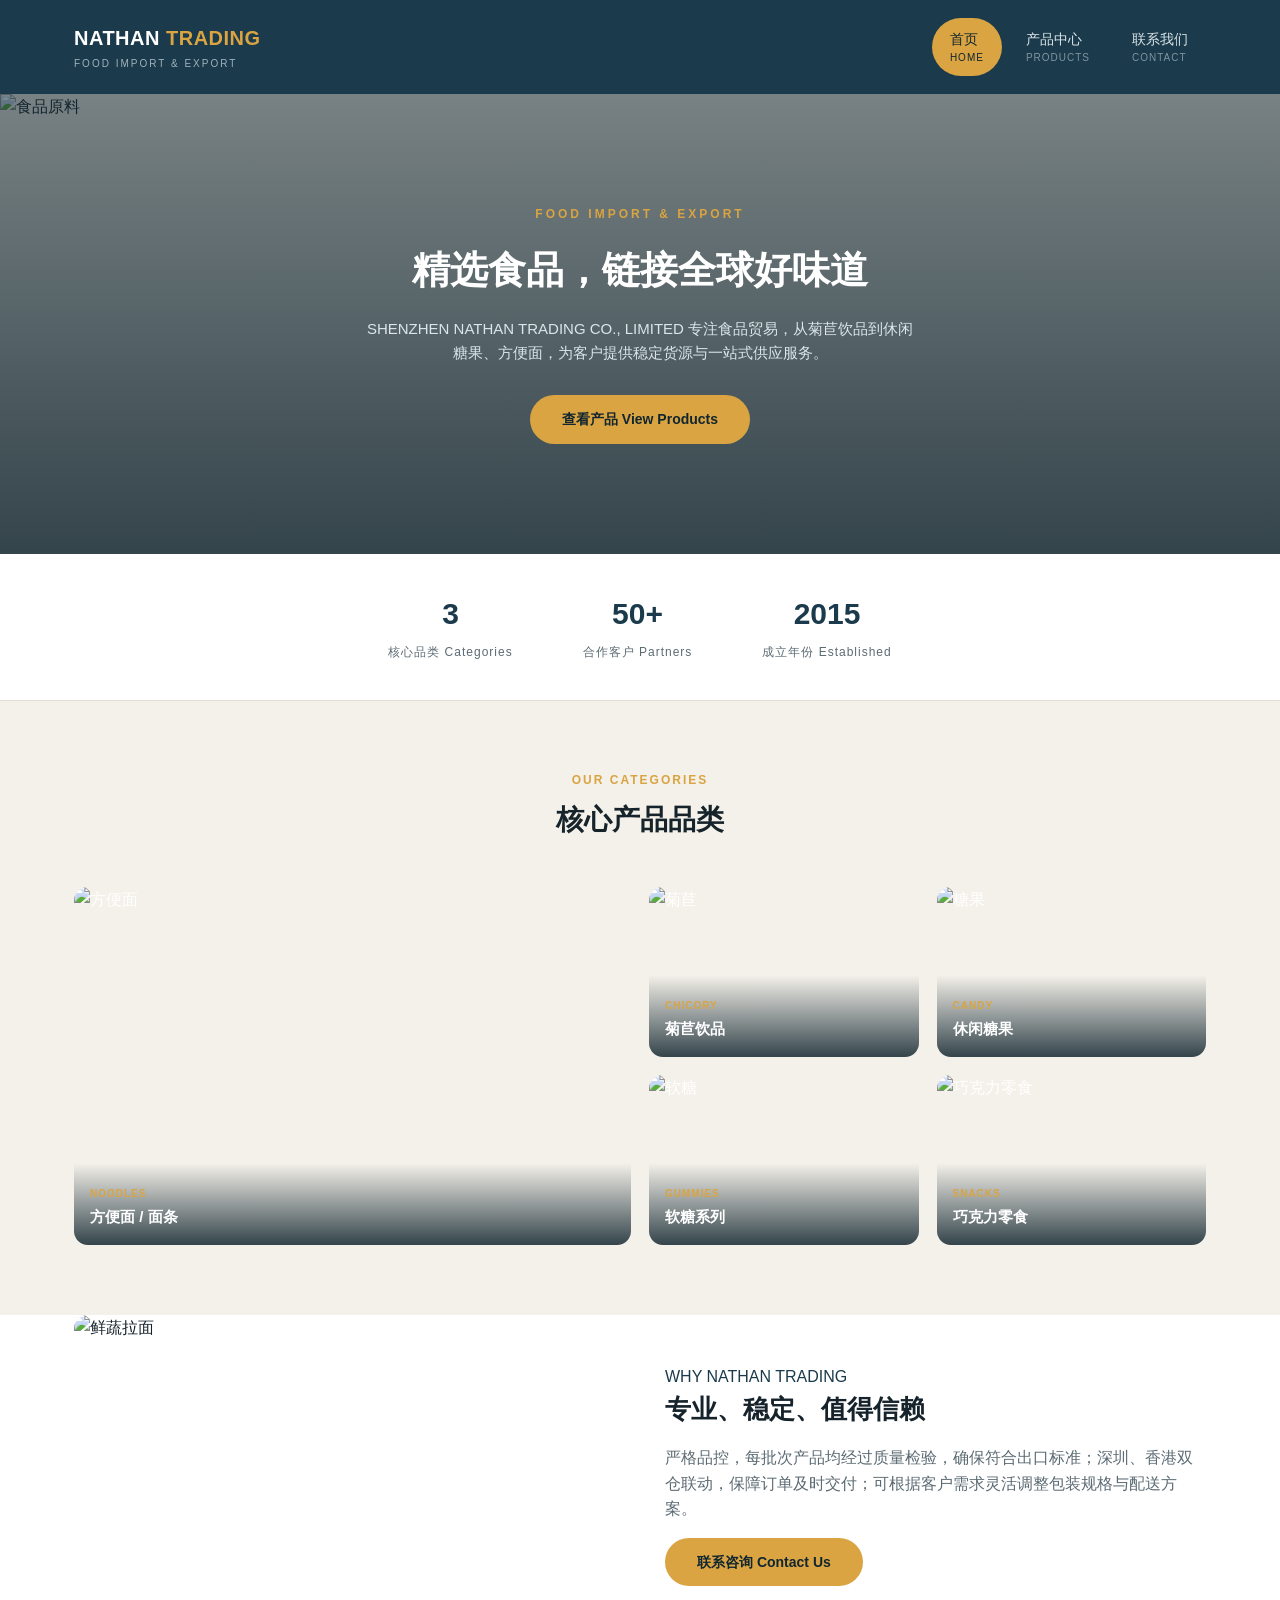
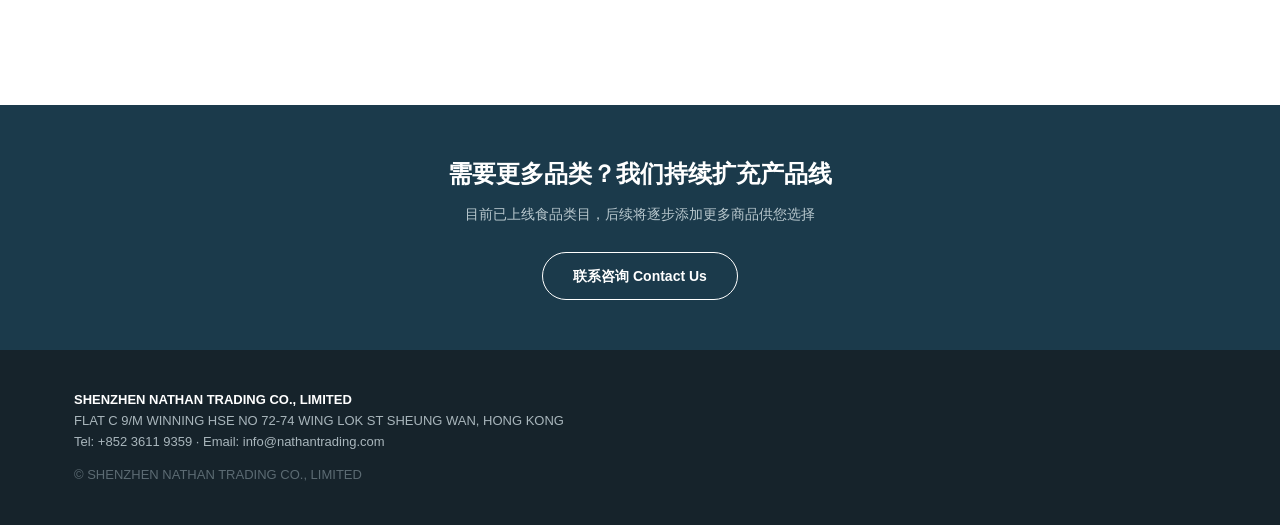
==== index.html @ 3586efc5 "/" ====
<!DOCTYPE html>
<html lang="zh-CN">
<head>
<meta charset="UTF-8">
<title>SHENZHEN NATHAN TRADING CO., LIMITED — 食品贸易</title>
<meta name="viewport" content="width=device-width, initial-scale=1.0">
<link rel="stylesheet" href="style.css">
</head>
<body>
<header>
  <div class="header-inner">
    <div><div class="logo">NATHAN <span>TRADING</span></div><div class="logo-sub">FOOD IMPORT & EXPORT</div></div>
    <nav><ul>
      <li><a href="index.html" class="active">首页<span class="en">HOME</span></a></li>
      <li><a href="products.html">产品中心<span class="en">PRODUCTS</span></a></li>
      <li><a href="contact.html">联系我们<span class="en">CONTACT</span></a></li>
    </ul></nav>
  </div>
</header>

<section class="hero-banner">
  <img src="https://images.unsplash.com/photo-1466637574441-749b8f19452f?w=1400&q=80" alt="食品原料">
  <div class="container">
    <p class="eyebrow">FOOD IMPORT & EXPORT</p>
    <h1>精选食品，链接全球好味道</h1>
    <p class="desc">SHENZHEN NATHAN TRADING CO., LIMITED 专注食品贸易，从菊苣饮品到休闲糖果、方便面，为客户提供稳定货源与一站式供应服务。</p>
    <a href="products.html" class="btn">查看产品 View Products</a>
  </div>
</section>

<div class="stripe">
  <div class="cell"><b>3</b><span>核心品类 Categories</span></div>
  <div class="cell"><b>50+</b><span>合作客户 Partners</span></div>
  <div class="cell"><b>2015</b><span>成立年份 Established</span></div>
</div>

<section class="section">
  <div class="container">
    <div class="section-head"><p class="eyebrow">OUR CATEGORIES</p><h2>核心产品品类</h2></div>
    <div class="bento">
      <div class="tile big">
        <img src="https://images.unsplash.com/photo-1612929633738-8fe44f7ec841?w=700&q=80" alt="方便面">
        <div class="cap"><span>NOODLES</span><h4>方便面 / 面条</h4></div>
      </div>
      <div class="tile">
        <img src="https://images.unsplash.com/photo-1544787219-7f47ccb76574?w=400&q=80" alt="菊苣">
        <div class="cap"><span>CHICORY</span><h4>菊苣饮品</h4></div>
      </div>
      <div class="tile">
        <img src="https://images.unsplash.com/photo-1582058091505-f87a2e55a40f?w=400&q=80" alt="糖果">
        <div class="cap"><span>CANDY</span><h4>休闲糖果</h4></div>
      </div>
      <div class="tile">
        <img src="https://images.unsplash.com/photo-1499195333224-3ce974eecb47?w=400&q=80" alt="软糖">
        <div class="cap"><span>GUMMIES</span><h4>软糖系列</h4></div>
      </div>
      <div class="tile">
        <img src="https://images.unsplash.com/photo-1618923850107-d1a234d7a73a?w=400&q=80" alt="巧克力零食">
        <div class="cap"><span>SNACKS</span><h4>巧克力零食</h4></div>
      </div>
    </div>
  </div>
</section>

<section class="section" style="background:#fff;padding-top:0;">
  <div class="container split">
    <img src="https://images.unsplash.com/photo-1591814468924-caf88d1232e1?w=800&q=80" alt="鲜蔬拉面">
    <div>
      <p class="eyebrow" style="color:var(--primary);">WHY NATHAN TRADING</p>
      <h2 style="font-size:26px;margin-bottom:14px;">专业、稳定、值得信赖</h2>
      <p style="color:var(--gray);margin-bottom:16px;">严格品控，每批次产品均经过质量检验，确保符合出口标准；深圳、香港双仓联动，保障订单及时交付；可根据客户需求灵活调整包装规格与配送方案。</p>
      <a href="contact.html" class="btn">联系咨询 Contact Us</a>
    </div>
  </div>
</section>

<section class="banner">
  <div class="container">
    <h3>需要更多品类？我们持续扩充产品线</h3>
    <p>目前已上线食品类目，后续将逐步添加更多商品供您选择</p>
    <a href="contact.html" class="btn-outline">联系咨询 Contact Us</a>
  </div>
</section>

<footer>
  <div class="container">
    <b>SHENZHEN NATHAN TRADING CO., LIMITED</b><br>
    FLAT C 9/M WINNING HSE NO 72-74 WING LOK ST SHEUNG WAN, HONG KONG<br>
    Tel: +852 3611 9359 · Email: info@nathantrading.com
    <div class="credit">© SHENZHEN NATHAN TRADING CO., LIMITED</div>
  </div>
</footer>
</body>
</html>
---- style.css ----
:root{
  --primary:#1b3a4b;
  --primary-dark:#12262f;
  --accent:#d9a441;
  --dark:#16232b;
  --gray:#5c6b73;
  --light:#f4f1ea;
  --border:#e2ddd0;
}
*{box-sizing:border-box;margin:0;padding:0;}
body{font-family:"PingFang SC","Microsoft YaHei","Helvetica Neue",Arial,sans-serif;color:var(--dark);background:var(--light);line-height:1.6;}
a{text-decoration:none;color:inherit;}
img{max-width:100%;display:block;}
ul{list-style:none;}
.container{max-width:1180px;margin:0 auto;padding:0 24px;}

header{background:var(--primary);position:sticky;top:0;z-index:20;}
.header-inner{display:flex;align-items:center;justify-content:space-between;flex-wrap:wrap;gap:10px;padding:18px 24px;max-width:1180px;margin:0 auto;}
.logo{font-size:20px;font-weight:700;color:#fff;letter-spacing:.5px;}
.logo span{color:var(--accent);}
.logo-sub{font-size:10px;color:#9fb2bd;letter-spacing:2px;margin-top:2px;}
nav ul{display:flex;gap:6px;}
nav a{display:block;padding:10px 18px;border-radius:30px;font-size:14px;color:#dce6ea;}
nav a .en{display:block;font-size:10px;color:#7f95a0;letter-spacing:1px;}
nav a:hover, nav a.active{background:var(--accent);color:var(--primary-dark);}
nav a:hover .en, nav a.active .en{color:var(--primary-dark);}

.hero-banner{position:relative;min-height:460px;display:flex;align-items:center;overflow:hidden;}
.hero-banner img{position:absolute;inset:0;width:100%;height:100%;object-fit:cover;}
.hero-banner::after{content:"";position:absolute;inset:0;background:linear-gradient(180deg,rgba(18,38,47,.55),rgba(18,38,47,.85));}
.hero-banner .container{position:relative;z-index:2;text-align:center;margin:0 auto;}
.hero-banner p.eyebrow{color:var(--accent);font-weight:600;letter-spacing:3px;font-size:12px;margin-bottom:16px;}
.hero-banner h1{font-size:38px;color:#fff;margin-bottom:16px;}
.hero-banner p.desc{color:#dce6ea;font-size:15px;max-width:560px;margin:0 auto 30px;}

.btn{display:inline-block;background:var(--accent);color:var(--primary-dark);padding:13px 32px;border-radius:30px;font-weight:700;font-size:14px;transition:opacity .2s;}
.btn:hover{opacity:.85;}
.btn-outline{display:inline-block;border:1px solid #fff;color:#fff;padding:12px 30px;border-radius:30px;font-weight:600;font-size:14px;}

.stripe{display:flex;justify-content:center;gap:70px;background:#fff;padding:36px 0;flex-wrap:wrap;border-bottom:1px solid var(--border);}
.stripe .cell{text-align:center;}
.stripe .cell b{display:block;font-size:30px;color:var(--primary);}
.stripe .cell span{font-size:12px;color:var(--gray);letter-spacing:1px;}

.section{padding:70px 0;}
.section-head{text-align:center;margin-bottom:44px;}
.section-head p.eyebrow{color:var(--accent);font-weight:700;letter-spacing:2px;font-size:12px;margin-bottom:8px;}
.section-head h2{font-size:28px;color:var(--dark);}

.bento{display:grid;grid-template-columns:repeat(4,1fr);grid-auto-rows:170px;gap:18px;}
.bento .tile{position:relative;border-radius:14px;overflow:hidden;color:#fff;}
.bento .tile img{width:100%;height:100%;object-fit:cover;transition:transform .3s;}
.bento .tile:hover img{transform:scale(1.06);}
.bento .tile .cap{position:absolute;left:0;right:0;bottom:0;padding:16px;background:linear-gradient(0deg,rgba(18,38,47,.85),transparent);}
.bento .tile .cap span{font-size:10px;color:var(--accent);letter-spacing:1px;font-weight:700;}
.bento .tile .cap h4{font-size:15px;}
.bento .big{grid-column:span 2;grid-row:span 2;}

.product-grid{display:grid;grid-template-columns:repeat(3,1fr);gap:26px;}
.product-card{background:#fff;border-radius:14px;overflow:hidden;border:1px solid var(--border);}
.product-card img{width:100%;height:190px;object-fit:cover;}
.product-card .info{padding:18px 20px;}
.product-card .tag{font-size:10px;color:var(--accent);font-weight:700;letter-spacing:1px;}
.product-card h4{font-size:16px;margin:6px 0;}
.product-card p{font-size:13px;color:var(--gray);}

.split{display:grid;grid-template-columns:1fr 1fr;gap:50px;align-items:center;}
.split img{border-radius:14px;width:100%;height:320px;object-fit:cover;}

.banner{background:var(--primary);color:#fff;padding:50px 0;text-align:center;}
.banner h3{font-size:24px;margin-bottom:10px;}
.banner p{color:#b9c8ce;font-size:14px;margin-bottom:26px;}

footer{background:var(--dark);color:#a9b6bc;padding:40px 0;font-size:13px;}
footer b{color:#fff;}
footer .credit{margin-top:12px;color:#5c6b73;}

.page-hero{background:var(--primary);color:#fff;padding:60px 0;text-align:center;}
.page-hero p.eyebrow{color:var(--accent);font-weight:700;letter-spacing:2px;font-size:12px;margin-bottom:10px;}
.page-hero h1{font-size:30px;}

.contact-wrap{display:grid;grid-template-columns:1fr 1fr;gap:50px;}
.contact-card{background:#fff;border:1px solid var(--border);border-radius:14px;padding:30px;}
.contact-card p{margin-bottom:14px;font-size:14px;}
.contact-card b{color:var(--primary);display:inline-block;min-width:70px;}
form{display:flex;flex-direction:column;gap:14px;}
form input, form textarea{padding:12px 14px;border:1px solid var(--border);border-radius:8px;font-size:14px;font-family:inherit;}

@media(max-width:900px){
  nav ul{gap:0;flex-wrap:wrap;}
  nav a{padding:8px 10px;font-size:13px;}
  .bento{grid-template-columns:repeat(2,1fr);}
  .bento .big{grid-column:span 2;grid-row:span 1;}
  .product-grid{grid-template-columns:1fr;}
  .split, .contact-wrap{grid-template-columns:1fr;}
  .stripe{gap:36px;}
  .hero-banner h1{font-size:28px;}
}
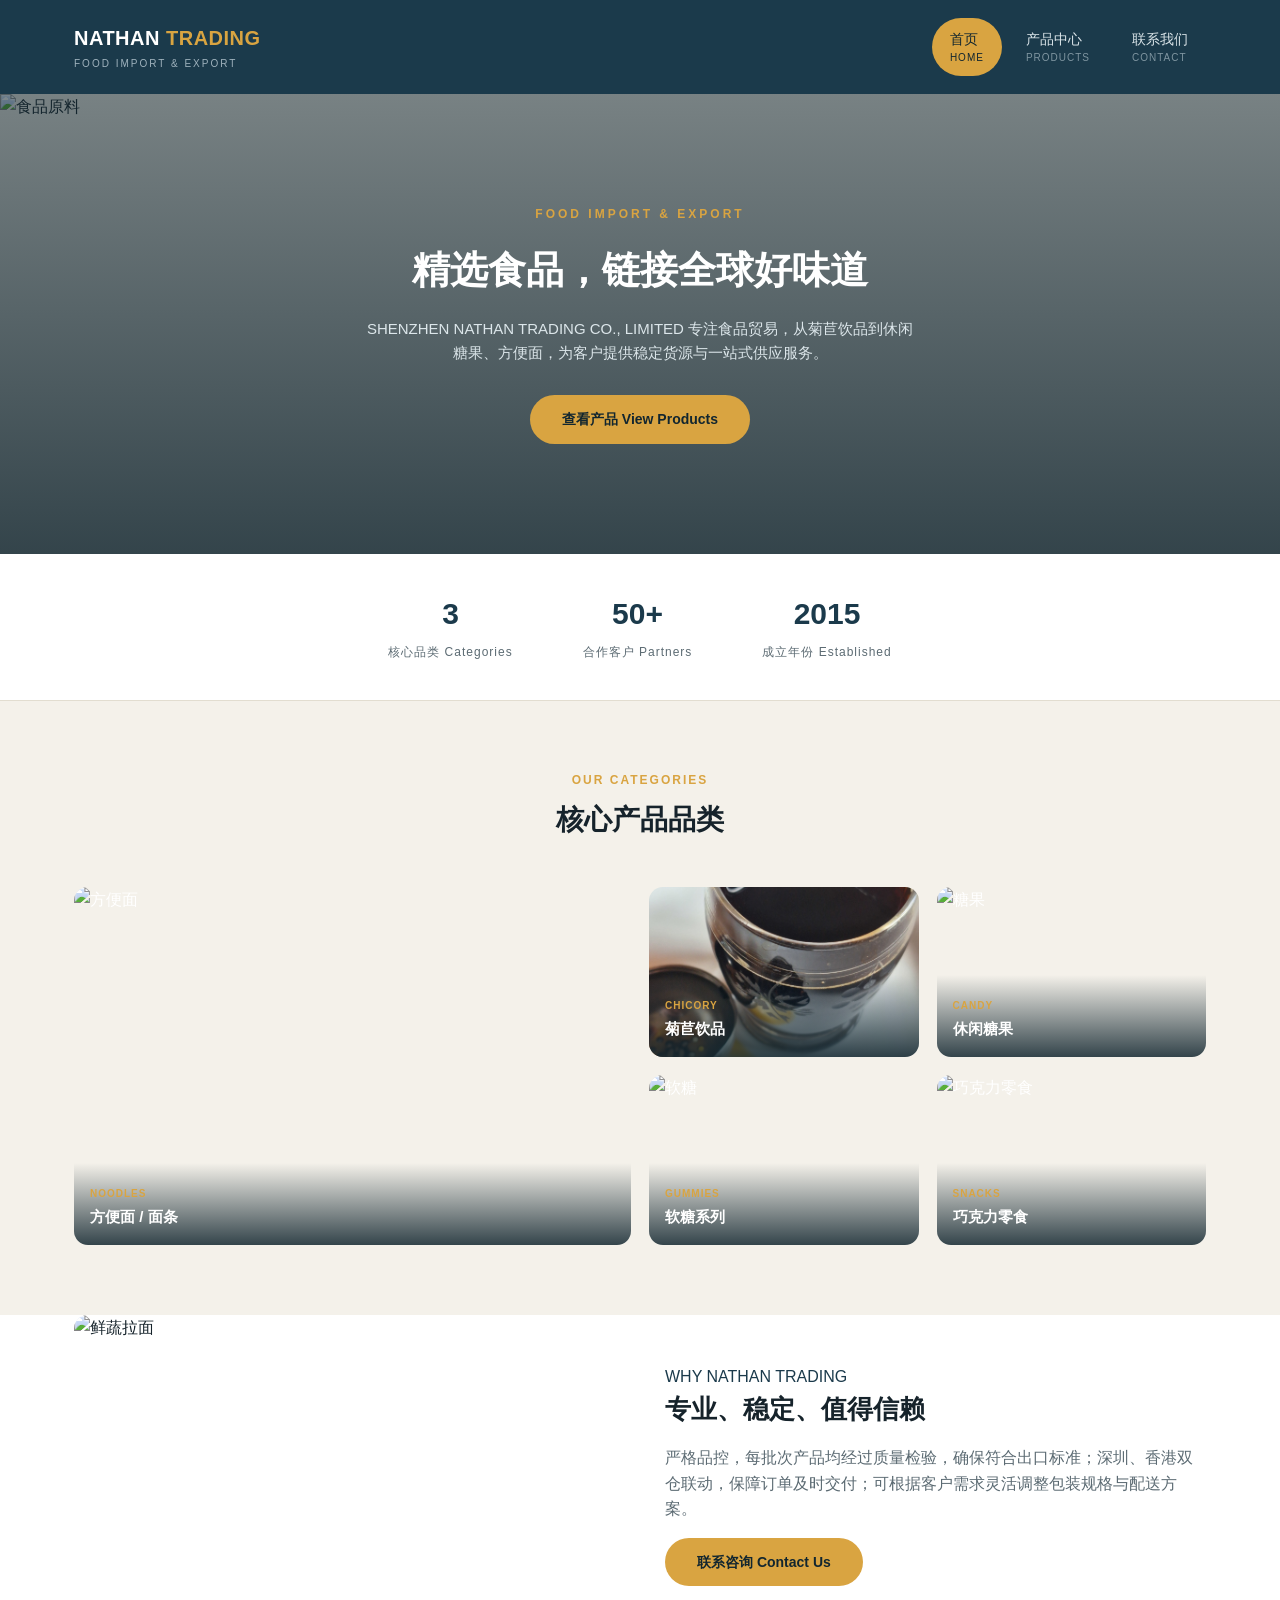
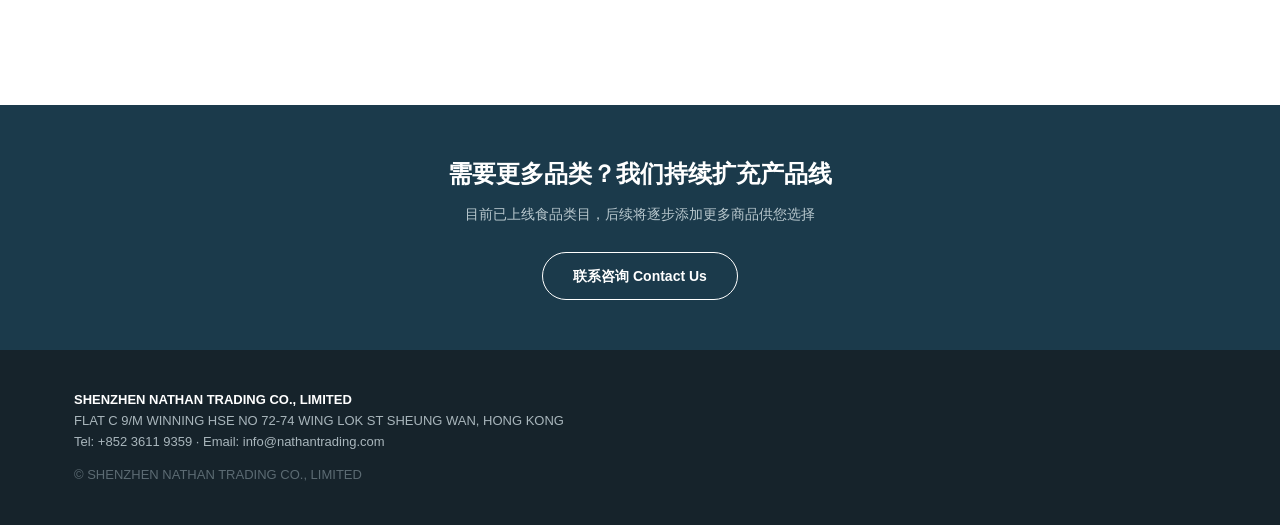
==== commit b5e28ff3: "." ====
--- a/index.html
+++ b/index.html
@@ -43,7 +43,7 @@
         <div class="cap"><span>NOODLES</span><h4>方便面 / 面条</h4></div>
       </div>
       <div class="tile">
-        <img src="https://images.unsplash.com/photo-1544787219-7f47ccb76574?w=400&q=80" alt="菊苣">
+        <img src="img/chicory.jpg" alt="菊苣">
         <div class="cap"><span>CHICORY</span><h4>菊苣饮品</h4></div>
       </div>
       <div class="tile">
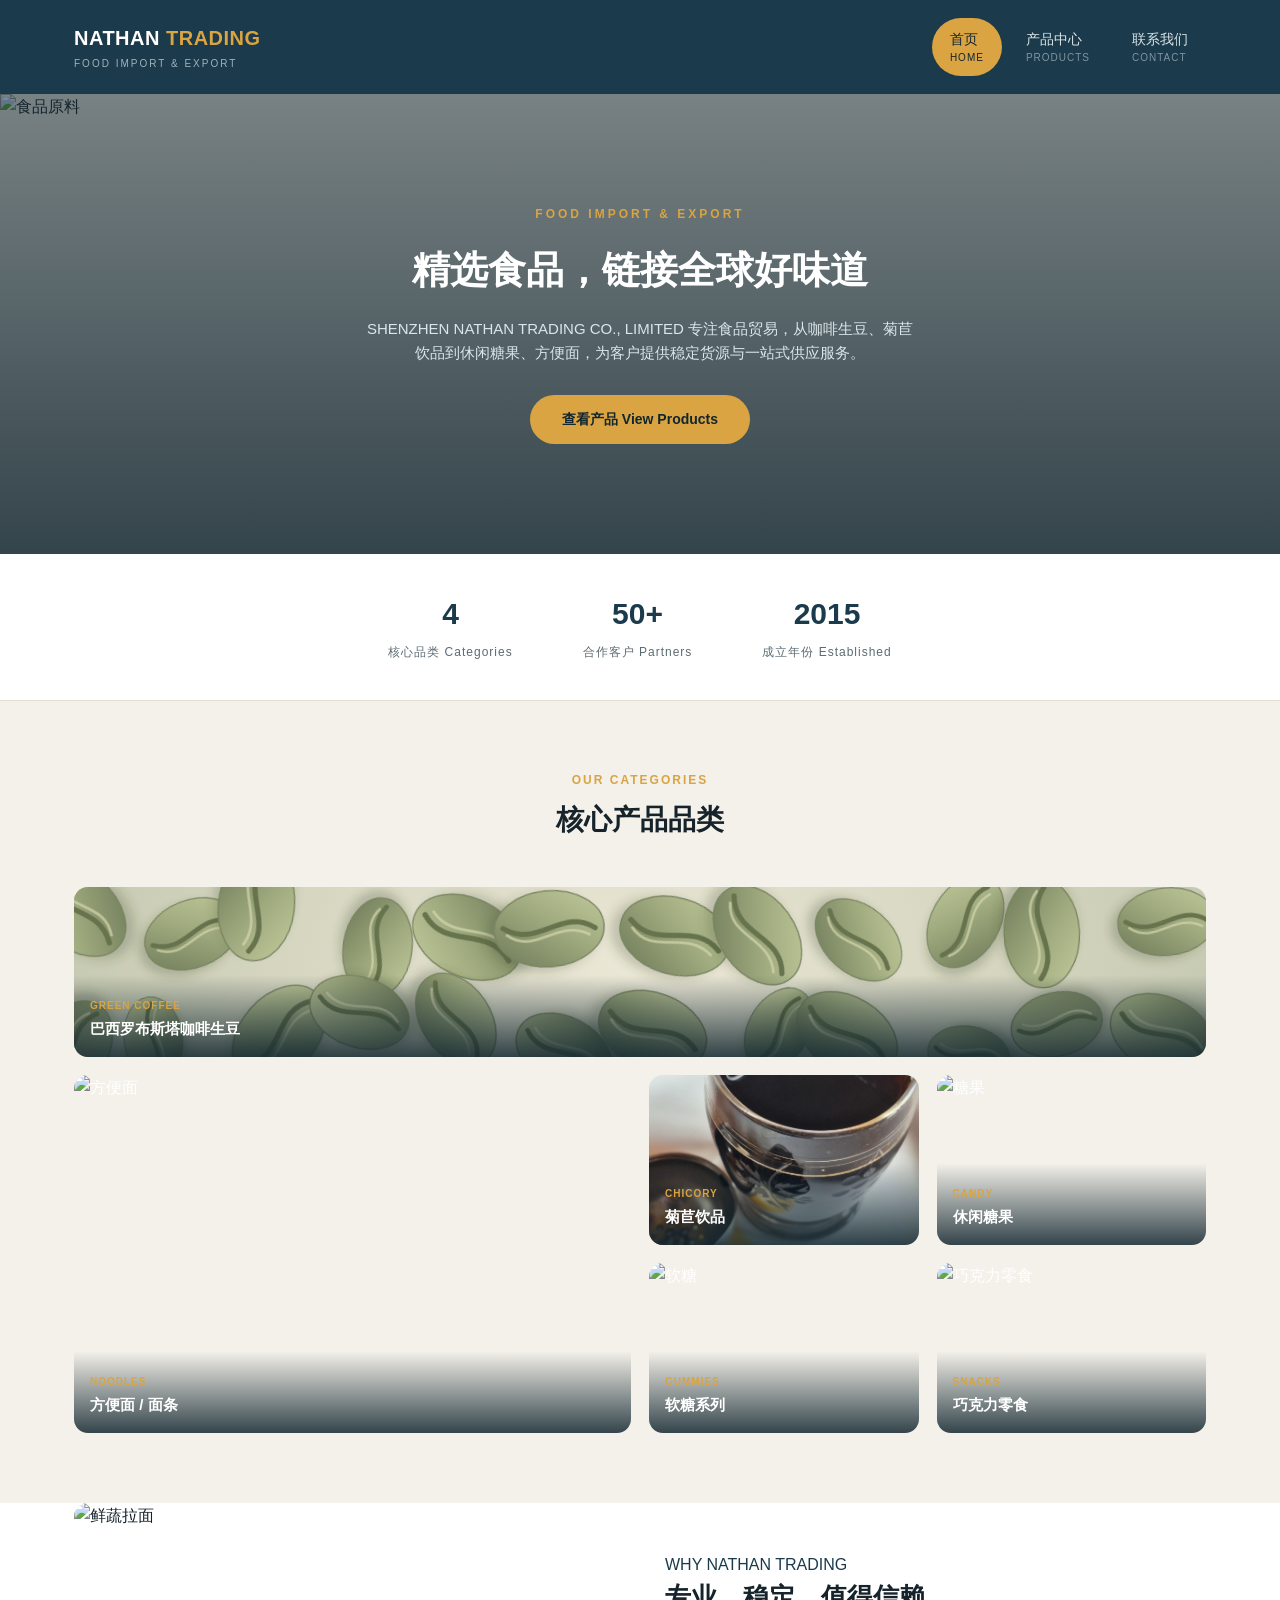
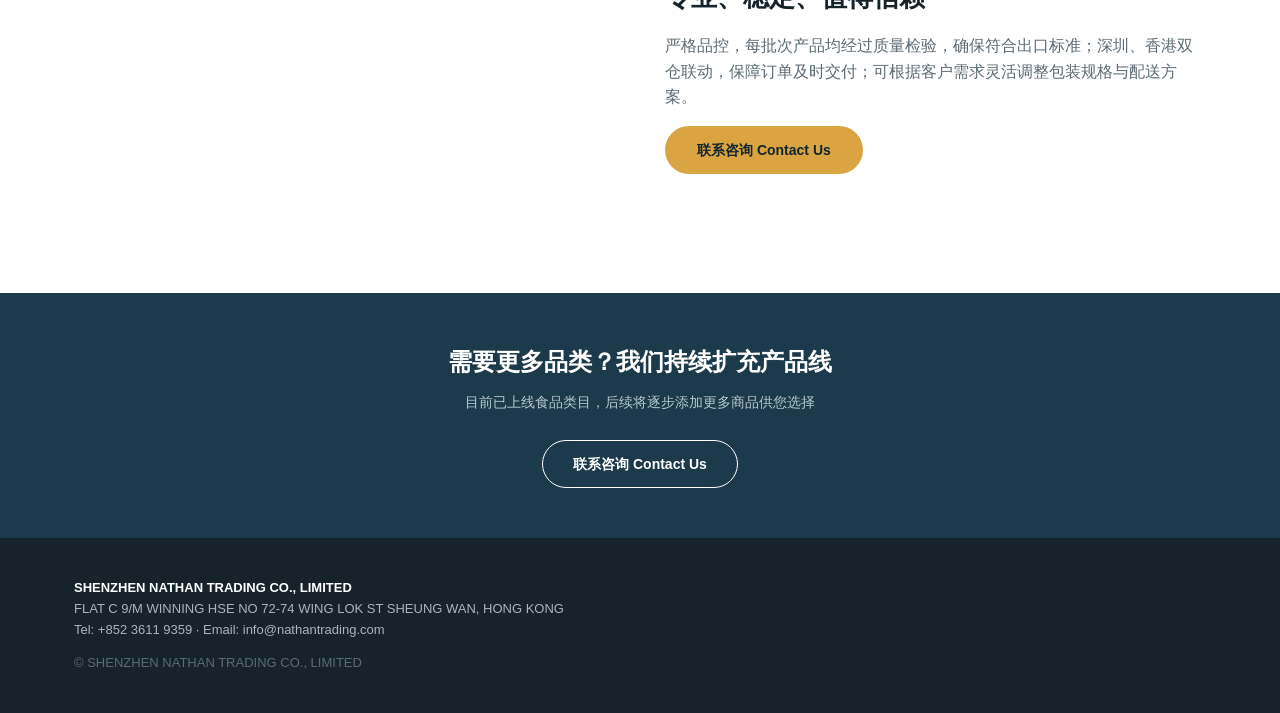
==== commit 66e987fe: "Add Brazil Robusta Conilon green coffee category" ====
--- a/index.html
+++ b/index.html
@@ -23,13 +23,13 @@
   <div class="container">
     <p class="eyebrow">FOOD IMPORT & EXPORT</p>
     <h1>精选食品，链接全球好味道</h1>
-    <p class="desc">SHENZHEN NATHAN TRADING CO., LIMITED 专注食品贸易，从菊苣饮品到休闲糖果、方便面，为客户提供稳定货源与一站式供应服务。</p>
+    <p class="desc">SHENZHEN NATHAN TRADING CO., LIMITED 专注食品贸易，从咖啡生豆、菊苣饮品到休闲糖果、方便面，为客户提供稳定货源与一站式供应服务。</p>
     <a href="products.html" class="btn">查看产品 View Products</a>
   </div>
 </section>
 
 <div class="stripe">
-  <div class="cell"><b>3</b><span>核心品类 Categories</span></div>
+  <div class="cell"><b>4</b><span>核心品类 Categories</span></div>
   <div class="cell"><b>50+</b><span>合作客户 Partners</span></div>
   <div class="cell"><b>2015</b><span>成立年份 Established</span></div>
 </div>
@@ -38,6 +38,10 @@
   <div class="container">
     <div class="section-head"><p class="eyebrow">OUR CATEGORIES</p><h2>核心产品品类</h2></div>
     <div class="bento">
+      <a class="tile coffee-tile" href="products.html#coffee">
+        <img src="img/green-coffee.svg" alt="绿色未烘焙咖啡豆插画">
+        <div class="cap"><span>GREEN COFFEE</span><h4>巴西罗布斯塔咖啡生豆</h4></div>
+      </a>
       <div class="tile big">
         <img src="https://images.unsplash.com/photo-1612929633738-8fe44f7ec841?w=700&q=80" alt="方便面">
         <div class="cap"><span>NOODLES</span><h4>方便面 / 面条</h4></div>
--- a/style.css
+++ b/style.css
@@ -96,3 +96,16 @@
   .stripe{gap:36px;}
   .hero-banner h1{font-size:28px;}
 }
+
+/* Green coffee category and product details */
+#coffee{scroll-margin-top:120px;}
+.bento .coffee-tile{grid-column:1 / -1;}
+.coffee-card h3{font-size:16px;line-height:1.5;margin:6px 0;}
+.coffee-card .product-name{font-size:11px;letter-spacing:.35px;line-height:1.6;overflow-wrap:anywhere;}
+.coffee-specs{margin:18px 0;font-size:12px;}
+.coffee-specs div{display:flex;flex-wrap:wrap;justify-content:space-between;gap:4px 12px;padding:8px 0;border-bottom:1px solid var(--border);}
+.coffee-specs dt{color:var(--gray);}
+.coffee-specs dd{margin:0;}
+.coffee-inquiry{margin-top:18px;padding:11px 20px;}
+.coffee-card .image-note{font-size:10px;margin-top:12px;color:var(--gray);}
+a:focus-visible{outline:3px solid var(--accent);outline-offset:4px;}
